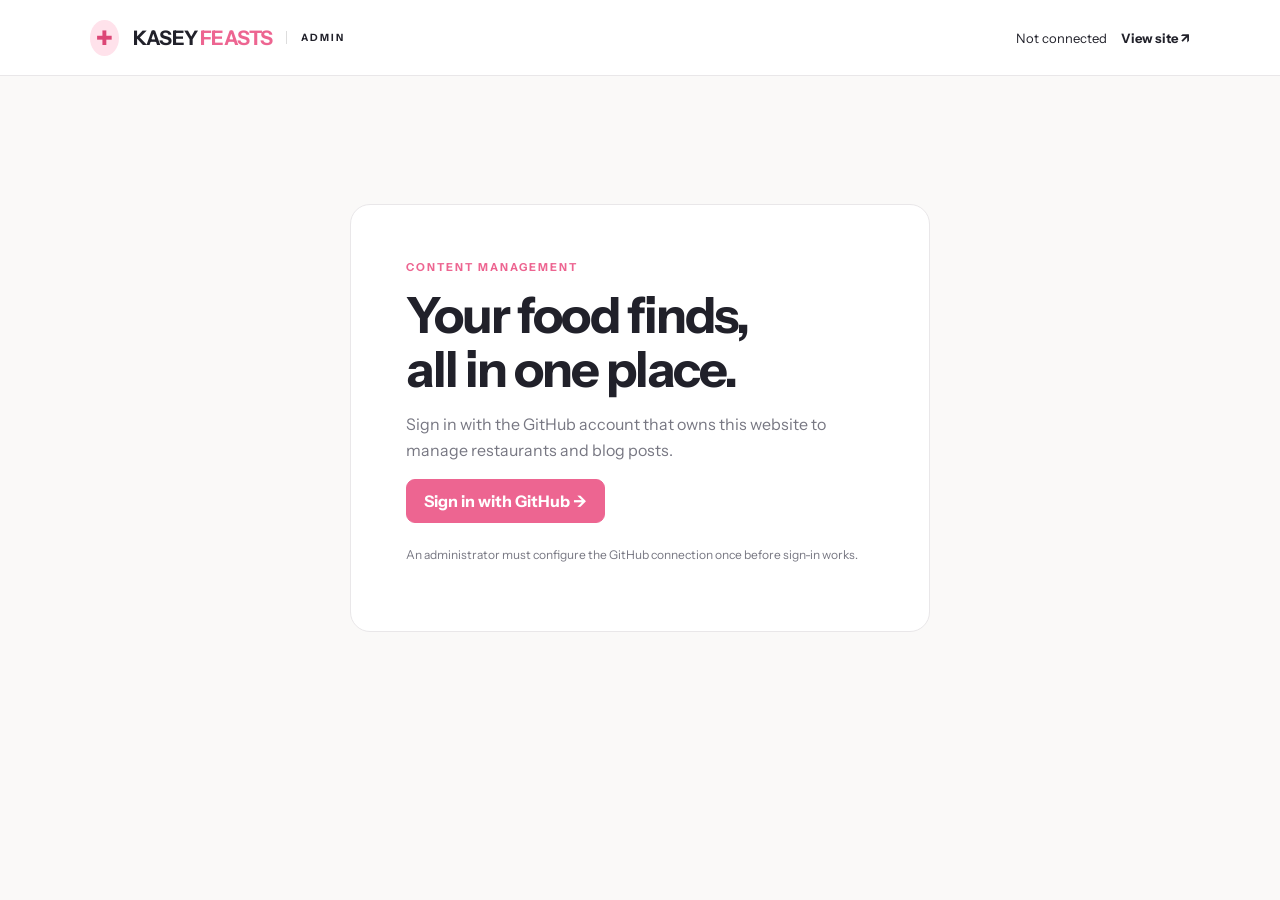
==== admin/index.html @ 0db5c9ed "Add files via upload" ====
<!doctype html><html lang="en"><head><meta charset="utf-8"><meta name="viewport" content="width=device-width,initial-scale=1"><title>Kasey Feasts | Admin</title><link rel="preconnect" href="https://fonts.googleapis.com"><link href="https://fonts.googleapis.com/css2?family=Instrument+Sans:wght@400;500;600;700;800&display=swap" rel="stylesheet"><link rel="stylesheet" href="admin.css"></head><body><header><div class="brand"><span class="mark">✚</span><strong>KASEY <em>FEASTS</em></strong><span class="adminlabel">ADMIN</span></div><div class="headright"><span id="who">Not connected</span><button id="logout" hidden>Sign out</button><a href="../">View site ↗</a></div></header><main><section id="login" class="login"><div class="eyebrow">CONTENT MANAGEMENT</div><h1>Your food finds,<br>all in one place.</h1><p>Sign in with the GitHub account that owns this website to manage restaurants and blog posts.</p><button class="primary" id="signin">Sign in with GitHub →</button><p class="small">An administrator must configure the GitHub connection once before sign-in works.</p></section><section id="dashboard" hidden><div class="heading"><div><div class="eyebrow">KASEY FEASTS</div><h1>Content dashboard</h1><p>Changes go live after GitHub Pages publishes your update.</p></div><button id="refresh">↻ Refresh</button></div><div class="tabs"><button data-tab="spots" class="active">Restaurants <span id="spotcount">0</span></button><button data-tab="posts">Blog posts <span id="postcount">0</span></button></div><div class="toolbar"><input id="search" placeholder="Search your content..." aria-label="Search"><button class="primary" id="new">+ Add restaurant</button></div><div id="items" class="items"></div><div id="editor" class="editor" hidden><div class="editorhead"><h2 id="editorTitle">Add restaurant</h2><button id="close" aria-label="Close">✕</button></div><form id="form"><div id="fields"></div><div class="actions"><button type="button" id="cancel">Cancel</button><button type="submit" class="primary" id="save">Publish changes</button></div></form></div><div id="notice" role="status"></div></section></main><script src="config.js"></script><script src="admin.js"></script></body></html>
---- admin/admin.css ----
:root{--pink:#ed6591;--ink:#21212a;--muted:#777782;--line:#e9e7e9;--bg:#faf9f8}*{box-sizing:border-box}body{margin:0;background:var(--bg);color:var(--ink);font-family:'Instrument Sans',sans-serif}header{height:76px;background:white;border-bottom:1px solid var(--line);display:flex;align-items:center;justify-content:space-between;padding:0 max(24px,calc((100vw - 1100px)/2))}.brand,.headright{display:flex;align-items:center;gap:14px}.brand strong{font-size:20px;letter-spacing:-.8px}.brand em{font-style:normal;color:var(--pink)}.mark{background:#ffe2eb;color:#dc4776;border-radius:50%;padding:6px;font-size:20px}.adminlabel{font-size:10px;font-weight:800;letter-spacing:2px;border-left:1px solid #ddd;padding-left:14px}.headright{font-size:13px}.headright a{color:var(--ink);text-decoration:none;font-weight:700}main{max-width:1100px;margin:auto;padding:48px 24px}.login{max-width:580px;margin:80px auto;padding:55px;background:white;border:1px solid var(--line);border-radius:20px}.eyebrow{font-size:11px;letter-spacing:2px;color:var(--pink);font-weight:800}h1{font-size:clamp(32px,5vw,50px);letter-spacing:-2px;line-height:1.08;margin:14px 0}p{color:var(--muted);line-height:1.6}.small{font-size:12px;margin-top:22px}button{cursor:pointer;border:1px solid #dedde1;border-radius:9px;padding:11px 17px;background:white;font:inherit;font-weight:700}button:hover{filter:brightness(.97)}button.primary{background:var(--pink);border-color:var(--pink);color:white}.heading{display:flex;justify-content:space-between;align-items:center;gap:16px}.heading h1{margin:8px 0}.heading p{margin:0}.tabs{display:flex;border-bottom:1px solid var(--line);margin-top:35px;gap:24px}.tabs button{border:0;border-radius:0;background:none;padding:16px 3px;color:var(--muted)}.tabs button.active{border-bottom:3px solid var(--pink);color:var(--ink)}.tabs span{color:var(--pink);margin-left:4px}.toolbar{display:flex;justify-content:space-between;gap:12px;margin:25px 0}.toolbar input{flex:1;max-width:450px}.items{background:white;border:1px solid var(--line);border-radius:13px;overflow:hidden}.item{display:flex;justify-content:space-between;align-items:center;gap:15px;padding:19px 22px;border-bottom:1px solid var(--line)}.item:last-child{border-bottom:0}.item strong{display:block;font-size:16px}.item small{color:var(--muted);display:block;margin-top:5px}.item button{padding:8px 12px}.item .delete{color:#bf3a55}.empty{padding:48px;text-align:center;color:var(--muted)}.editor{position:fixed;z-index:10;right:0;top:0;bottom:0;width:min(560px,100%);background:white;box-shadow:-12px 0 45px #0002;overflow:auto;padding:30px}.editorhead{display:flex;justify-content:space-between;align-items:center}.editorhead h2{font-size:25px}.editorhead button{border:0}label{display:block;font-size:13px;font-weight:700;margin:18px 0 7px}input,textarea,select{width:100%;padding:12px;border:1px solid #ddd9df;border-radius:8px;font:inherit;background:white}textarea{min-height:100px;resize:vertical}.twocol{display:grid;grid-template-columns:1fr 1fr;gap:12px}.checkrow{display:flex;gap:10px;align-items:center;margin-top:20px}.checkrow input{width:auto}.checkrow label{margin:0}.actions{display:flex;justify-content:flex-end;gap:10px;margin:26px 0}.editor[hidden],#dashboard[hidden],#login[hidden]{display:none!important}#notice{margin-top:20px;color:#386b48;font-weight:600}@media(max-width:650px){header{padding:0 16px}.adminlabel,#who{display:none}.login{margin:20px auto;padding:30px}.heading{align-items:start}.toolbar{flex-direction:column}.twocol{grid-template-columns:1fr}.item{padding:14px}}
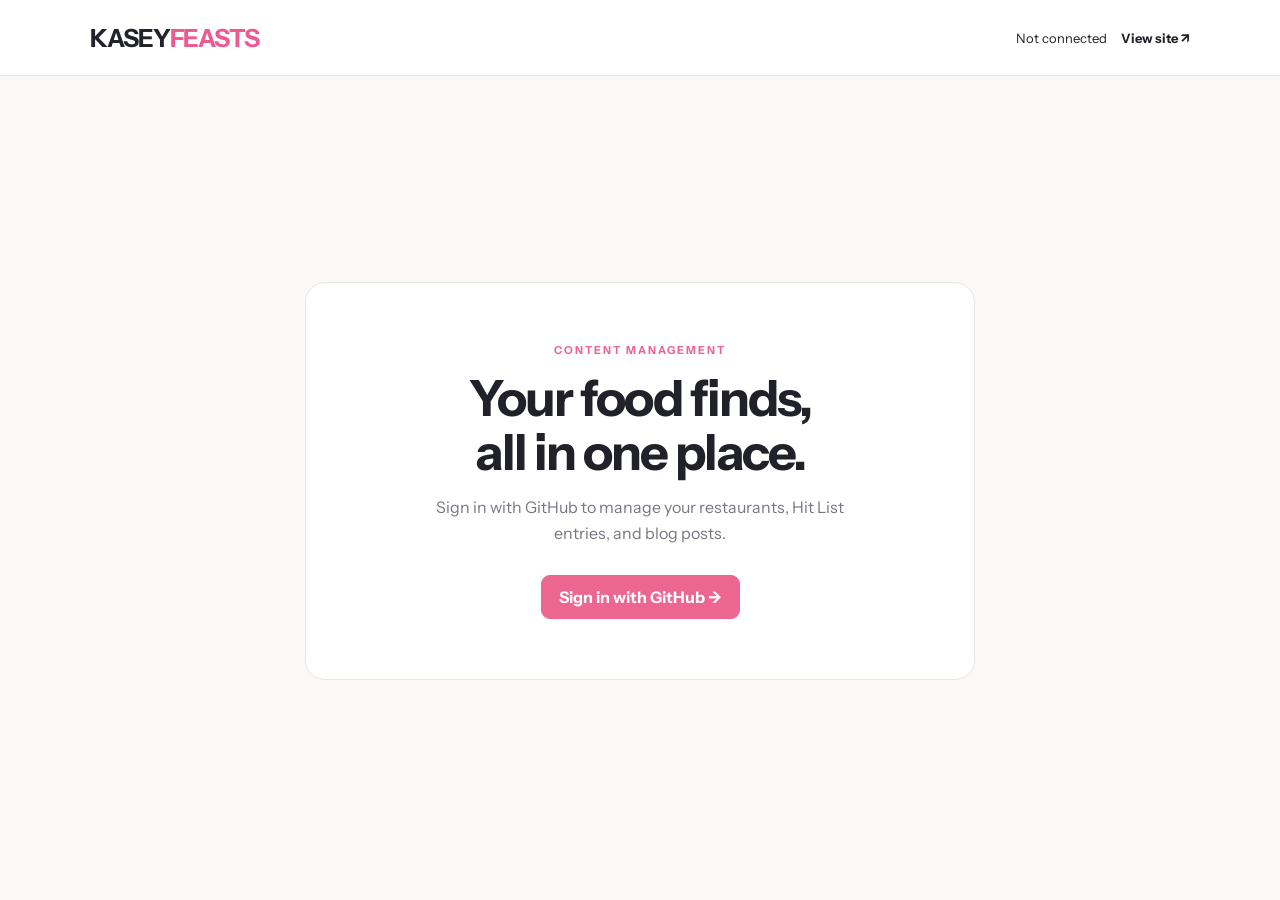
==== commit c64eddf8: "Enhance admin index.html with styles and layout Added styles for the admin interface and improved la" ====
--- a/admin/index.html
+++ b/admin/index.html
@@ -1 +1,203 @@
-<!doctype html><html lang="en"><head><meta charset="utf-8"><meta name="viewport" content="width=device-width,initial-scale=1"><title>Kasey Feasts | Admin</title><link rel="preconnect" href="https://fonts.googleapis.com"><link href="https://fonts.googleapis.com/css2?family=Instrument+Sans:wght@400;500;600;700;800&display=swap" rel="stylesheet"><link rel="stylesheet" href="admin.css"></head><body><header><div class="brand"><span class="mark">✚</span><strong>KASEY <em>FEASTS</em></strong><span class="adminlabel">ADMIN</span></div><div class="headright"><span id="who">Not connected</span><button id="logout" hidden>Sign out</button><a href="../">View site ↗</a></div></header><main><section id="login" class="login"><div class="eyebrow">CONTENT MANAGEMENT</div><h1>Your food finds,<br>all in one place.</h1><p>Sign in with the GitHub account that owns this website to manage restaurants and blog posts.</p><button class="primary" id="signin">Sign in with GitHub →</button><p class="small">An administrator must configure the GitHub connection once before sign-in works.</p></section><section id="dashboard" hidden><div class="heading"><div><div class="eyebrow">KASEY FEASTS</div><h1>Content dashboard</h1><p>Changes go live after GitHub Pages publishes your update.</p></div><button id="refresh">↻ Refresh</button></div><div class="tabs"><button data-tab="spots" class="active">Restaurants <span id="spotcount">0</span></button><button data-tab="posts">Blog posts <span id="postcount">0</span></button></div><div class="toolbar"><input id="search" placeholder="Search your content..." aria-label="Search"><button class="primary" id="new">+ Add restaurant</button></div><div id="items" class="items"></div><div id="editor" class="editor" hidden><div class="editorhead"><h2 id="editorTitle">Add restaurant</h2><button id="close" aria-label="Close">✕</button></div><form id="form"><div id="fields"></div><div class="actions"><button type="button" id="cancel">Cancel</button><button type="submit" class="primary" id="save">Publish changes</button></div></form></div><div id="notice" role="status"></div></section></main><script src="config.js"></script><script src="admin.js"></script></body></html>
+
+<!doctype html>
+<html lang="en">
+<head>
+  <meta charset="utf-8">
+  <meta name="viewport" content="width=device-width, initial-scale=1">
+  <title>Kasey Feasts | Admin</title>
+
+  <link rel="preconnect" href="https://fonts.googleapis.com">
+  <link href="https://fonts.googleapis.com/css2?family=Instrument+Sans:wght@400;500;600;700;800&display=swap" rel="stylesheet">
+
+  <link rel="stylesheet" href="admin.css">
+
+  <style>
+    /* Header wordmark */
+    .brand {
+      display: flex;
+      align-items: center;
+      gap: 0;
+    }
+
+    .brand .mark,
+    .brand .adminlabel {
+      display: none;
+    }
+
+    .brand strong {
+      font-size: 25px;
+      font-weight: 800;
+      letter-spacing: -1.1px;
+      color: #22222b;
+      white-space: nowrap;
+    }
+
+    .brand strong em {
+      color: #ed5a91;
+      font-style: normal;
+    }
+
+    /* Center the login card */
+    body:has(#login:not([hidden])) main {
+      display: flex;
+      align-items: center;
+      justify-content: center;
+      min-height: calc(100vh - 90px);
+      box-sizing: border-box;
+      padding: 24px;
+    }
+
+    #login {
+      width: 100%;
+      max-width: 670px;
+      box-sizing: border-box;
+      text-align: center;
+      margin: 0 auto;
+      padding: 60px 48px;
+    }
+
+    #login .eyebrow,
+    #login h1,
+    #login p {
+      text-align: center;
+    }
+
+    #login h1 {
+      margin-left: auto;
+      margin-right: auto;
+    }
+
+    #login p {
+      max-width: 460px;
+      margin-left: auto;
+      margin-right: auto;
+    }
+
+    #login #signin {
+      display: inline-block;
+      margin: 12px auto 0;
+      cursor: pointer;
+    }
+
+    @media (max-width: 600px) {
+      .brand strong {
+        font-size: 20px;
+      }
+
+      #login {
+        padding: 40px 24px;
+      }
+    }
+  </style>
+</head>
+
+<body>
+
+  <header>
+    <div class="brand">
+      <strong>KASEY<em>FEASTS</em></strong>
+    </div>
+
+    <div class="headright">
+      <span id="who">Not connected</span>
+      <button id="logout" hidden>Sign out</button>
+      <a href="../">View site ↗</a>
+    </div>
+  </header>
+
+  <main>
+
+    <!-- LOGIN SCREEN -->
+    <section id="login" class="login">
+      <div class="eyebrow">CONTENT MANAGEMENT</div>
+
+      <h1>
+        Your food finds,<br>
+        all in one place.
+      </h1>
+
+      <p>
+        Sign in with GitHub to manage your restaurants,
+        Hit List entries, and blog posts.
+      </p>
+
+      <button class="primary" id="signin">
+        Sign in with GitHub →
+      </button>
+    </section>
+
+    <!-- DASHBOARD -->
+    <section id="dashboard" hidden>
+
+      <div class="heading">
+        <div>
+          <div class="eyebrow">KASEY FEASTS</div>
+          <h1>Content dashboard</h1>
+          <p>
+            Changes go live after GitHub Pages publishes your update.
+          </p>
+        </div>
+
+        <button id="refresh">↻ Refresh</button>
+      </div>
+
+      <div class="tabs">
+        <button data-tab="spots" class="active">
+          Restaurants <span id="spotcount">0</span>
+        </button>
+
+        <button data-tab="posts">
+          Blog posts <span id="postcount">0</span>
+        </button>
+      </div>
+
+      <div class="toolbar">
+        <input
+          id="search"
+          placeholder="Search your content..."
+          aria-label="Search"
+        >
+
+        <button class="primary" id="new">
+          + Add restaurant
+        </button>
+      </div>
+
+      <div id="items" class="items"></div>
+
+      <!-- CONTENT EDITOR -->
+      <div id="editor" class="editor" hidden>
+
+        <div class="editorhead">
+          <h2 id="editorTitle">Add restaurant</h2>
+          <button id="close" aria-label="Close">✕</button>
+        </div>
+
+        <form id="form">
+          <div id="fields"></div>
+
+          <div class="actions">
+            <button type="button" id="cancel">
+              Cancel
+            </button>
+
+            <button type="submit" class="primary" id="save">
+              Publish changes
+            </button>
+          </div>
+        </form>
+
+      </div>
+
+      <div id="notice" role="status"></div>
+
+    </section>
+
+  </main>
+
+  <!-- Keep existing authentication functionality -->
+  <script src="config.js"></script>
+  <script src="admin.js"></script>
+
+</body>
+</html>
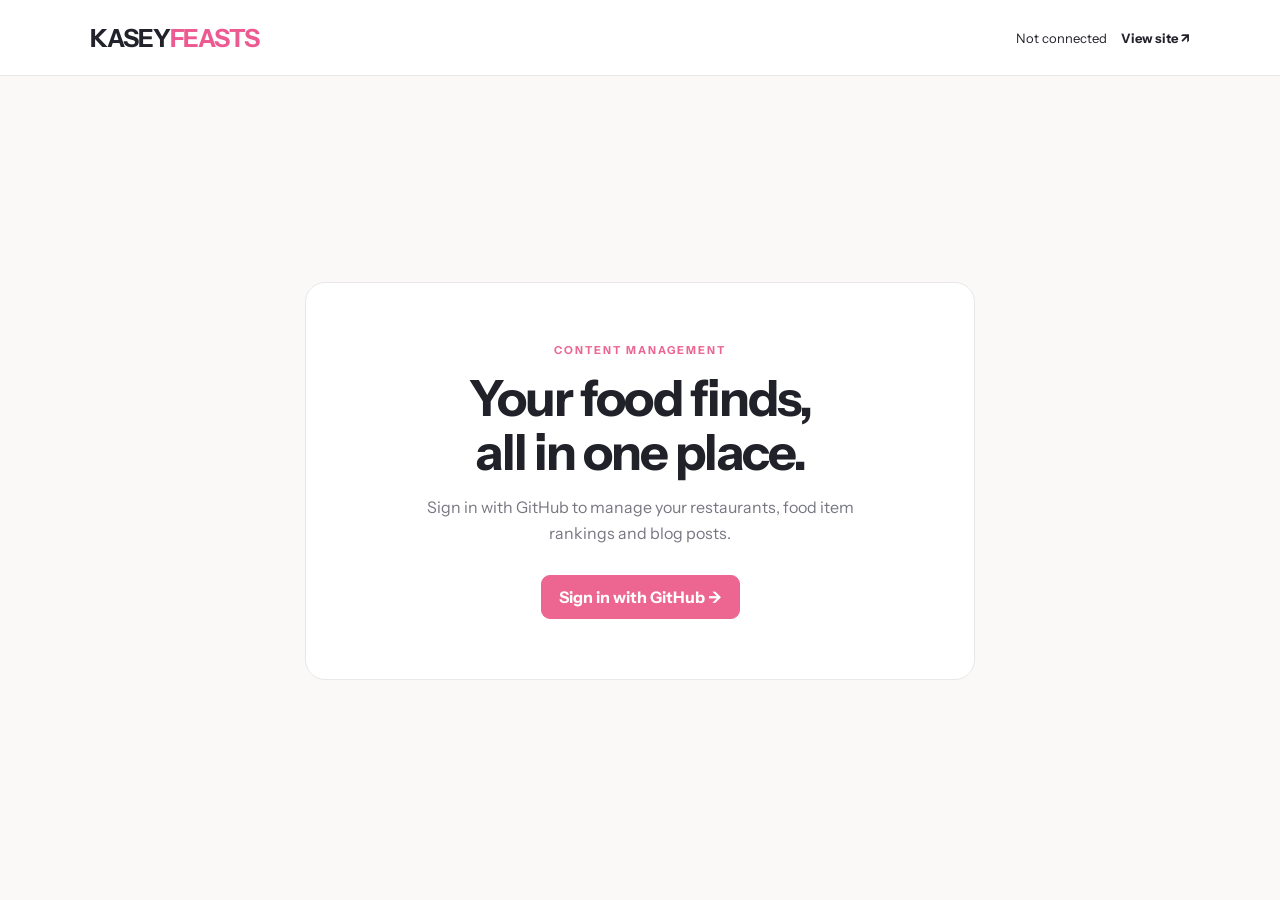
==== commit 62ac699b: "Add files via upload" ====
--- a/admin/index.html
+++ b/admin/index.html
@@ -118,7 +118,7 @@
 
       <p>
         Sign in with GitHub to manage your restaurants,
-        Hit List entries, and blog posts.
+        food item rankings and blog posts.
       </p>
 
       <button class="primary" id="signin">
@@ -126,41 +126,55 @@
       </button>
     </section>
 
+    <!-- I'M HERE FOR (shown right after sign-in) -->
+    <section id="chooser" class="chooser" hidden>
+      <div class="eyebrow">KASEY FEASTS ADMIN</div>
+      <h1>I'M HERE FOR</h1>
+      <div class="choices">
+        <button class="choice ne" data-region="newengland"><span>NEW ENGLAND</span><small>Restaurants in New England</small></button>
+        <button class="choice hk" data-region="hongkong"><span>HONG KONG</span><small>Restaurants in Hong Kong</small></button>
+        <button class="choice gl" data-region="global"><span>GLOBAL</span><small>The whole database, every country</small></button>
+      </div>
+    </section>
+
     <!-- DASHBOARD -->
     <section id="dashboard" hidden>
+
+      <div class="switchrow">
+        <span>Switch to</span>
+        <button class="bub ne" data-region="newengland">New England</button>
+        <button class="bub hk" data-region="hongkong">Hong Kong</button>
+        <button class="bub gl" data-region="global">Global</button>
+        <button class="linkish" id="changeRegion">Back to "I'm here for"</button>
+      </div>
 
       <div class="heading">
         <div>
           <div class="eyebrow">KASEY FEASTS</div>
-          <h1>Content dashboard</h1>
-          <p>
-            Changes go live after GitHub Pages publishes your update.
-          </p>
+          <h1 id="regionTitle">Database</h1>
+          <p id="regionNote"></p>
         </div>
-
         <button id="refresh">↻ Refresh</button>
       </div>
 
       <div class="tabs">
-        <button data-tab="spots" class="active">
-          Restaurants <span id="spotcount">0</span>
-        </button>
-
-        <button data-tab="posts">
-          Blog posts <span id="postcount">0</span>
-        </button>
+        <button data-tab="spots" class="active">Restaurants <span id="spotcount">0</span></button>
+        <button data-tab="items">Food items <span id="itemcount">0</span></button>
+        <button data-tab="posts">Blog posts <span id="postcount">0</span></button>
       </div>
 
       <div class="toolbar">
-        <input
-          id="search"
-          placeholder="Search your content..."
-          aria-label="Search"
-        >
-
-        <button class="primary" id="new">
-          + Add restaurant
-        </button>
+        <input id="search" placeholder="Search…" aria-label="Search">
+        <button class="primary" id="new">+ Add restaurant</button>
+      </div>
+      <div class="filterbar">
+        <select id="fCountry" aria-label="Country"></select>
+        <select id="fState" aria-label="State"></select>
+        <select id="fCity" aria-label="City or district"></select>
+        <select id="fCat" aria-label="Food category"></select>
+        <select id="fSub" aria-label="Sub-category"></select>
+        <select id="fSort" aria-label="Sort"><option value="name">A to Z</option><option value="best">Best rated first</option></select>
+        <span id="resultcount"></span>
       </div>
 
       <div id="items" class="items"></div>
@@ -197,6 +211,7 @@
 
   <!-- Keep existing authentication functionality -->
   <script src="config.js"></script>
+  <script src="../data/lists.js"></script>
   <script src="admin.js"></script>
 
 </body>
--- a/admin/admin.css
+++ b/admin/admin.css
@@ -1 +1,44 @@
 :root{--pink:#ed6591;--ink:#21212a;--muted:#777782;--line:#e9e7e9;--bg:#faf9f8}*{box-sizing:border-box}body{margin:0;background:var(--bg);color:var(--ink);font-family:'Instrument Sans',sans-serif}header{height:76px;background:white;border-bottom:1px solid var(--line);display:flex;align-items:center;justify-content:space-between;padding:0 max(24px,calc((100vw - 1100px)/2))}.brand,.headright{display:flex;align-items:center;gap:14px}.brand strong{font-size:20px;letter-spacing:-.8px}.brand em{font-style:normal;color:var(--pink)}.mark{background:#ffe2eb;color:#dc4776;border-radius:50%;padding:6px;font-size:20px}.adminlabel{font-size:10px;font-weight:800;letter-spacing:2px;border-left:1px solid #ddd;padding-left:14px}.headright{font-size:13px}.headright a{color:var(--ink);text-decoration:none;font-weight:700}main{max-width:1100px;margin:auto;padding:48px 24px}.login{max-width:580px;margin:80px auto;padding:55px;background:white;border:1px solid var(--line);border-radius:20px}.eyebrow{font-size:11px;letter-spacing:2px;color:var(--pink);font-weight:800}h1{font-size:clamp(32px,5vw,50px);letter-spacing:-2px;line-height:1.08;margin:14px 0}p{color:var(--muted);line-height:1.6}.small{font-size:12px;margin-top:22px}button{cursor:pointer;border:1px solid #dedde1;border-radius:9px;padding:11px 17px;background:white;font:inherit;font-weight:700}button:hover{filter:brightness(.97)}button.primary{background:var(--pink);border-color:var(--pink);color:white}.heading{display:flex;justify-content:space-between;align-items:center;gap:16px}.heading h1{margin:8px 0}.heading p{margin:0}.tabs{display:flex;border-bottom:1px solid var(--line);margin-top:35px;gap:24px}.tabs button{border:0;border-radius:0;background:none;padding:16px 3px;color:var(--muted)}.tabs button.active{border-bottom:3px solid var(--pink);color:var(--ink)}.tabs span{color:var(--pink);margin-left:4px}.toolbar{display:flex;justify-content:space-between;gap:12px;margin:25px 0}.toolbar input{flex:1;max-width:450px}.items{background:white;border:1px solid var(--line);border-radius:13px;overflow:hidden}.item{display:flex;justify-content:space-between;align-items:center;gap:15px;padding:19px 22px;border-bottom:1px solid var(--line)}.item:last-child{border-bottom:0}.item strong{display:block;font-size:16px}.item small{color:var(--muted);display:block;margin-top:5px}.item button{padding:8px 12px}.item .delete{color:#bf3a55}.empty{padding:48px;text-align:center;color:var(--muted)}.editor{position:fixed;z-index:10;right:0;top:0;bottom:0;width:min(560px,100%);background:white;box-shadow:-12px 0 45px #0002;overflow:auto;padding:30px}.editorhead{display:flex;justify-content:space-between;align-items:center}.editorhead h2{font-size:25px}.editorhead button{border:0}label{display:block;font-size:13px;font-weight:700;margin:18px 0 7px}input,textarea,select{width:100%;padding:12px;border:1px solid #ddd9df;border-radius:8px;font:inherit;background:white}textarea{min-height:100px;resize:vertical}.twocol{display:grid;grid-template-columns:1fr 1fr;gap:12px}.checkrow{display:flex;gap:10px;align-items:center;margin-top:20px}.checkrow input{width:auto}.checkrow label{margin:0}.actions{display:flex;justify-content:flex-end;gap:10px;margin:26px 0}.editor[hidden],#dashboard[hidden],#login[hidden]{display:none!important}#notice{margin-top:20px;color:#386b48;font-weight:600}@media(max-width:650px){header{padding:0 16px}.adminlabel,#who{display:none}.login{margin:20px auto;padding:30px}.heading{align-items:start}.toolbar{flex-direction:column}.twocol{grid-template-columns:1fr}.item{padding:14px}}
+
+/* region chooser + switcher */
+.chooser{text-align:center;padding:30px 0 40px}
+.chooser h1{font-size:clamp(34px,6vw,64px);letter-spacing:-1px;margin:10px 0 28px}
+.choices{display:grid;grid-template-columns:repeat(3,1fr);gap:16px}
+.choice{display:flex;flex-direction:column;align-items:flex-start;gap:10px;text-align:left;min-height:160px;padding:22px;border:0;border-radius:18px;color:#161616;justify-content:flex-end}
+.choice span{font-size:26px;font-weight:800;letter-spacing:-.5px}
+.choice small{font-weight:600;opacity:.85}
+.choice.ne,.bub.ne.on{background:#D93A2B;color:#fff}
+.choice.hk,.bub.hk.on{background:#E8679A;color:#161616}
+.choice.gl,.bub.gl.on{background:#E9A923;color:#161616}
+.choice:hover{transform:translateY(-3px);box-shadow:0 10px 26px #0002}
+.switchrow{display:flex;align-items:center;gap:8px;flex-wrap:wrap;margin-bottom:22px;font-size:13px;font-weight:700;color:var(--muted)}
+.bub{border-radius:999px;padding:7px 14px;font-size:14px}
+.bub.on{border-color:transparent}
+.linkish{border:0;background:none;color:var(--muted);text-decoration:underline;font-weight:600;font-size:13px;margin-left:auto}
+.tabs button span{font-weight:800}
+.filterbar{display:flex;flex-wrap:wrap;gap:8px;align-items:center;margin:-10px 0 18px}
+.filterbar select{width:auto;min-width:150px;padding:9px 10px}
+.filterbar select[hidden]{display:none}
+#resultcount{color:var(--muted);font-size:13px;font-weight:600;margin-left:auto}
+.item small .pill{display:inline-block;background:#f3f1f4;border-radius:999px;padding:2px 9px;margin:6px 4px 0 0;color:var(--ink);font-weight:600}
+.item small .ne{color:#D93A2B;font-weight:700}
+.item small .warn{color:#b02d4b;font-weight:700}
+.item > div:last-child{display:flex;gap:6px;flex-shrink:0}
+/* editor */
+.hidden-tag{display:inline-block;font-size:10px;font-weight:800;letter-spacing:1px;text-transform:uppercase;background:#21212a;color:#fff;border-radius:4px;padding:2px 6px;margin-left:6px;vertical-align:middle}
+.hint{display:block;color:var(--muted);font-size:12.5px;margin-top:6px;line-height:1.45}
+.hint a{color:var(--pink);font-weight:700}
+.otherinput{margin-top:8px}
+.otherinput[hidden]{display:none}
+.necheck{margin-top:18px}
+.foodset{border:1px solid var(--line);border-radius:12px;padding:6px 16px 16px;margin:22px 0 0}
+.foodset legend{font-weight:800;font-size:14px;padding:0 6px}
+.foodset .opt{color:var(--muted);font-weight:600}
+.foodset .checkrow{margin-top:44px}
+.foodset input[disabled]{background:#f4f3f4;color:#aaa}
+.addrbox{margin-top:10px;font-size:14px;color:var(--ink);line-height:1.5}
+.mini{padding:4px 9px;font-size:12px;margin-left:6px}
+.helppanel{margin-top:10px;padding:16px;border:1px solid #e4e4e7;border-radius:10px;background:#fafafa}
+.helppanel pre{white-space:pre-wrap;font-size:13px;line-height:1.8}
+#chooser[hidden]{display:none!important}
+@media(max-width:650px){.choices{grid-template-columns:1fr}.choice{min-height:110px}.filterbar select{flex:1 1 45%;min-width:0}.linkish{margin-left:0}}
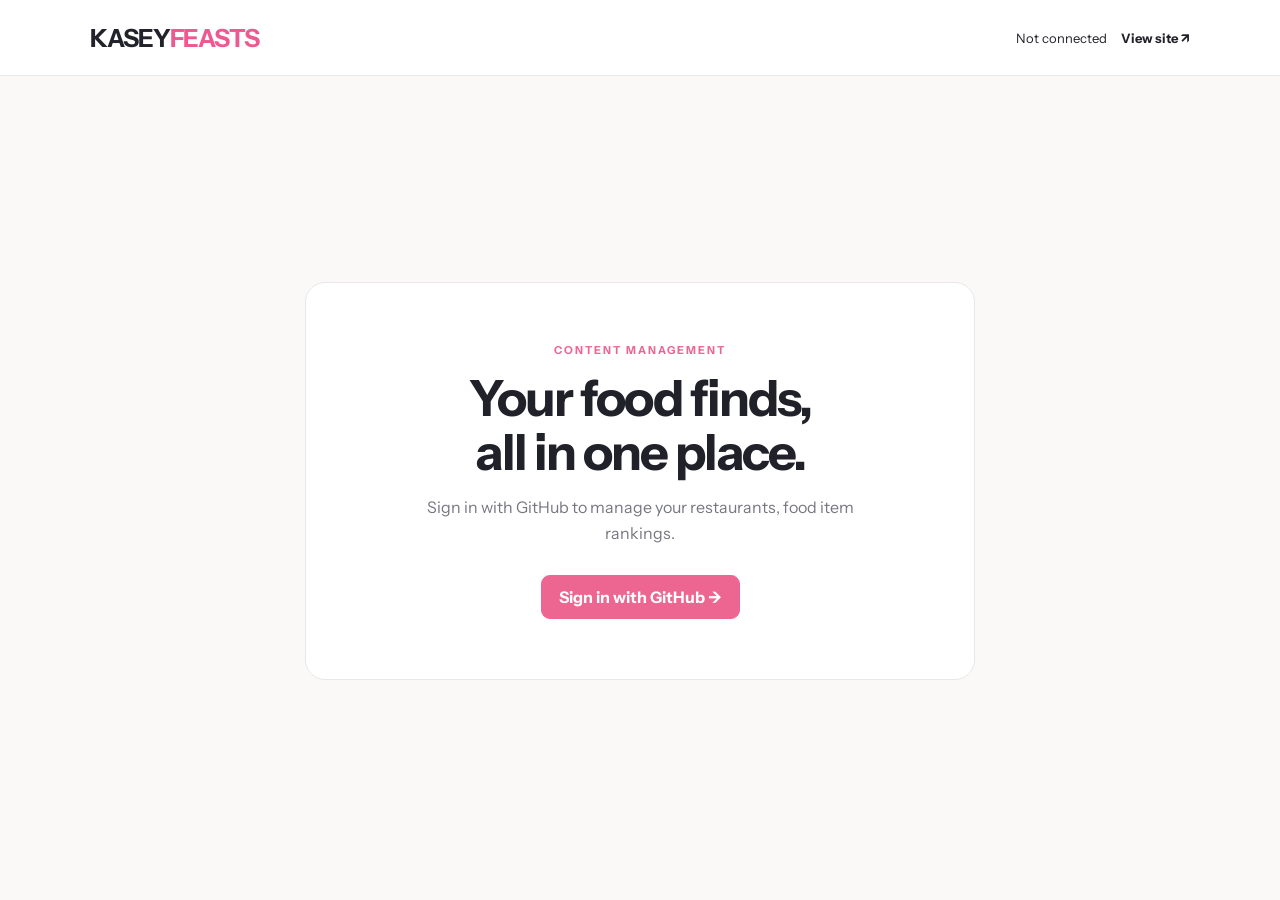
==== commit b1bebbc9: "Add files via upload" ====
--- a/admin/index.html
+++ b/admin/index.html
@@ -118,7 +118,7 @@
 
       <p>
         Sign in with GitHub to manage your restaurants,
-        food item rankings and blog posts.
+        food item rankings.
       </p>
 
       <button class="primary" id="signin">
@@ -160,7 +160,6 @@
       <div class="tabs">
         <button data-tab="spots" class="active">Restaurants <span id="spotcount">0</span></button>
         <button data-tab="items">Food items <span id="itemcount">0</span></button>
-        <button data-tab="posts">Blog posts <span id="postcount">0</span></button>
       </div>
 
       <div class="toolbar">
@@ -212,6 +211,7 @@
   <!-- Keep existing authentication functionality -->
   <script src="config.js"></script>
   <script src="../data/lists.js"></script>
+  <script src="../data/series.js"></script>
   <script src="admin.js"></script>
 
 </body>
